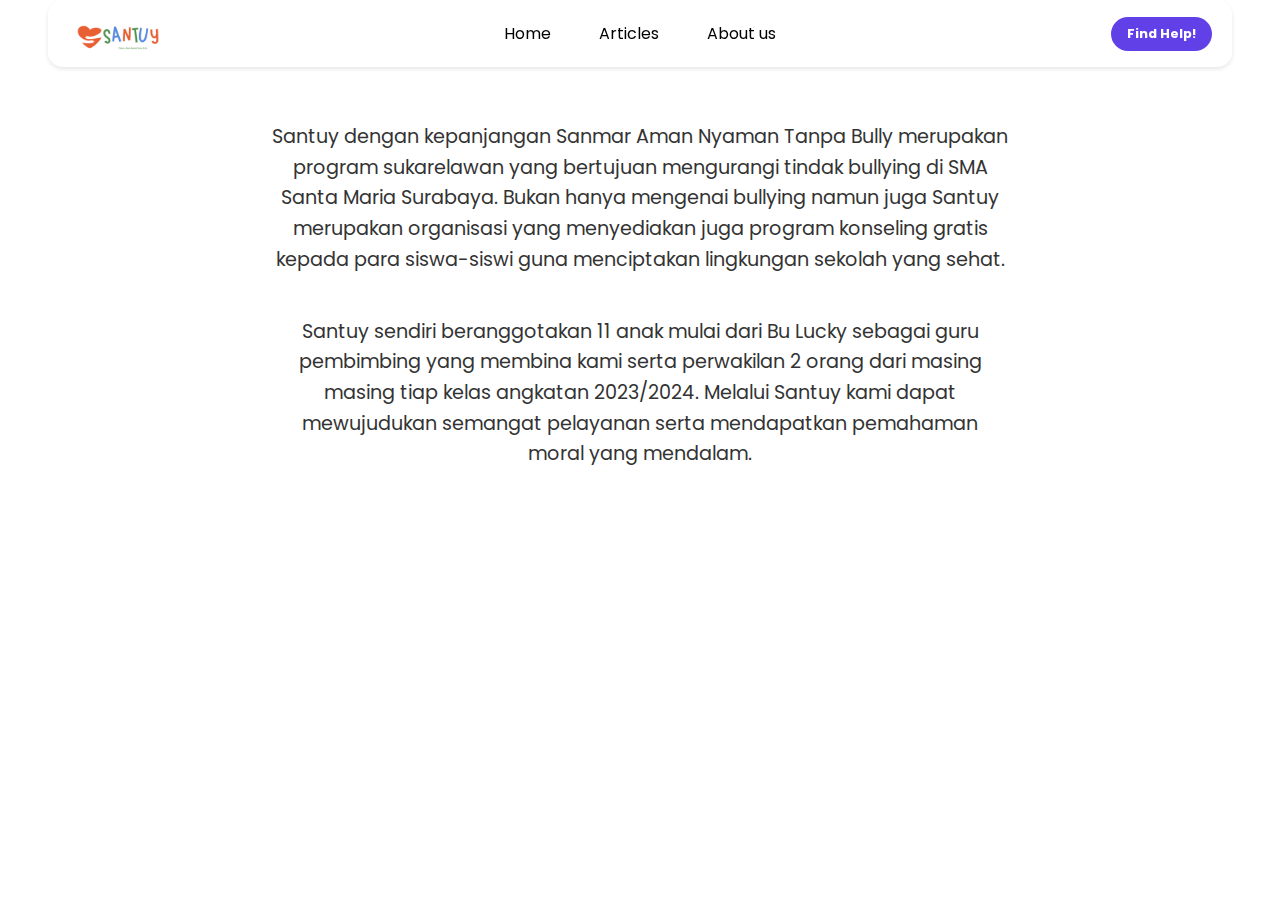
==== aboutus.html @ e02332b7 "Add files via upload" ====
<!DOCTYPE html>
<html lang="en">
<head>
    <meta charset="UTF-8">
    <meta name="viewport" content="width=device-width, initial-scale=1.0">
    <link rel="stylesheet" href="https://cdnjs.cloudflare.com/ajax/libs/font-awesome/6.5.2/css/all.min.css" integrity="sha512-SnH5WK+bZxgPHs44uWIX+LLJAJ9/2PkPKZ5QiAj6Ta86w+fsb2TkcmfRyVX3pBnMFcV7oQPJkl9QevSCWr3W6A==" crossorigin="anonymous" referrerpolicy="no-referrer" />
    <title>About us</title>
    <link rel="stylesheet" href="aboutus.css">
</head>
<body>
    <header>
        <div class="navbar">
            <div class="logo">
                <img src="image.png" alt="">
            </div>
            <ul class="links">
                <li><a href="index.html">Home</a></li>
                <li><a href="artikel.html">Articles</a></li>
                <li><a href="aboutus.html">About us</a></li>
            </ul>
            <a href="https://wa.me/6285646301819" class="findhelp">Find Help!</a>
            <div class="togglebtn">
                <i class="fa-solid fa-bars"></i>
            </div>
        </div>

        <div class="dropdown_menu">
                <li><a href="index.html">Home</a></li>
                <li><a href="artikel.html">Articles</a></li>
                <li><a href="aboutus.html">About us</a></li>
                <li><a href="https://wa.me/6285646301819" class="findhelp">Find Help!</a></li>
        </div>
    </header>
    <section>
        <div class="penjelasan">
            <p>Santuy dengan kepanjangan Sanmar Aman Nyaman Tanpa Bully merupakan program sukarelawan yang bertujuan mengurangi tindak bullying di SMA Santa Maria Surabaya. Bukan hanya mengenai bullying namun juga Santuy merupakan organisasi yang menyediakan juga program konseling gratis kepada para siswa-siswi guna menciptakan lingkungan sekolah yang sehat.</p>
            <br>
            <p>Santuy sendiri beranggotakan 11 anak mulai dari Bu Lucky sebagai guru pembimbing yang membina kami serta perwakilan 2 orang dari masing masing tiap kelas angkatan 2023/2024. Melalui Santuy kami dapat mewujudukan semangat pelayanan serta mendapatkan pemahaman moral yang mendalam.</p>
        </div>
    </section>
    <script src="aboutus.js"></script>
</body>
</html>
---- aboutus.css ----
@import url('https://fonts.googleapis.com/css2?family=Poppins:ital,wght@0,100;0,200;0,300;0,400;0,500;0,600;0,700;0,800;0,900;1,100;1,200;1,300;1,400;1,500;1,600;1,700;1,800;1,900&display=swap');

* {
    margin: 0;
    padding: 0;
    box-sizing: border-box;
    font-family: 'Poppins', sans-serif;
}

body {
    height: 100vh;
}

li {
    list-style: none;
}

.judul {
    font-size: 2.3rem;
    font-weight: 600;
}

a {
    text-decoration: none;
    color: black;
    font-size: 1rem;
}

a:hover {
    color: #351F65;
}

header {
    position: fixed;
    padding: 0 3rem;
    left: 0;
    width: 100%;
    z-index: 1000;
}

.navbar .logo img {
    position: relative;
    top: 7px;
    width: 100px;
    margin: 7px 0;
}

.navbar {
    width: 100%;
    height: 67px;
    max-width: 1200px;
    margin: 0 auto;
    display: flex;
    align-items: center;
    justify-content: space-between;
    background: rgba(255, 255, 255, 0.95); 
    box-shadow: 0 2px 4px rgba(0, 0, 0, 0.1); 
    padding: 0 20px;
    border-radius: 15px;
}

.navbar .judul a {
    font-size: 1.5rem;
    font-weight: bold;
}

.navbar .links {
    display: flex;
    gap: 3rem;
}

.navbar .togglebtn {
    color: black;
    font-size: 1.5rem;
    cursor: pointer;
    display: none;
}

.findhelp {
    background-color: #6240E8;
    color: #fff;
    padding: 0.5rem 1rem;
    border: none;
    outline: none;
    border-radius: 30px;
    font-size: 0.8rem;
    font-weight: bold;
    cursor: pointer;
    transition: scale 0.2 ease;
}

.findhelp:hover {
    scale: 1.05;
    color: #fff;
}

.findhelp:active {
    scale: 0.95;
}

.dropdown_menu {
    display: none;
    position: absolute;
    right: 1rem;
    top: 60px;
    height: 0;
    width: 300px;
    background: rgba(255, 255, 255, 0.8);
    backdrop-filter: blur(15px);
    border-radius: 10px;
    overflow: hidden;
    transition: height 0.2s cubic-bezier(0.175, 0.885, 0.32, 1.275);
}

.dropdown_menu.open {
    height: 240px;
}

.dropdown_menu li {
    padding: 0.7rem;
    display: flex;
    align-items: center;
    justify-content: center;
}

.dropdown_menu .findhelp {
    width: 100%;
    display: flex;
    justify-content: center;
}

@media (max-width: 992px) {
    .navbar .links,
    .navbar .findhelp {
        display: none;
    }

    .navbar .togglebtn {
        display: block;
    }

    .dropdown_menu {
        display: block;
    }
}

@media (max-width: 576px) {
    .dropdown_menu {
        left: 2rem;
        width: unset;
    }
}

section .penjelasan {
    position: relative;
    top: 90px;
    padding: 2rem;
    text-align: center;
    max-width: 800px;
    margin-left: auto;
    margin-right: auto;
}

section .penjelasan h2 {
    font-size: 2rem;
    color: #6240E8;
    margin-bottom: 1rem;
}

section .penjelasan p {
    font-size: 1.2rem;
    color: #333;
    margin-bottom: 1rem;
    line-height: 1.6;
}
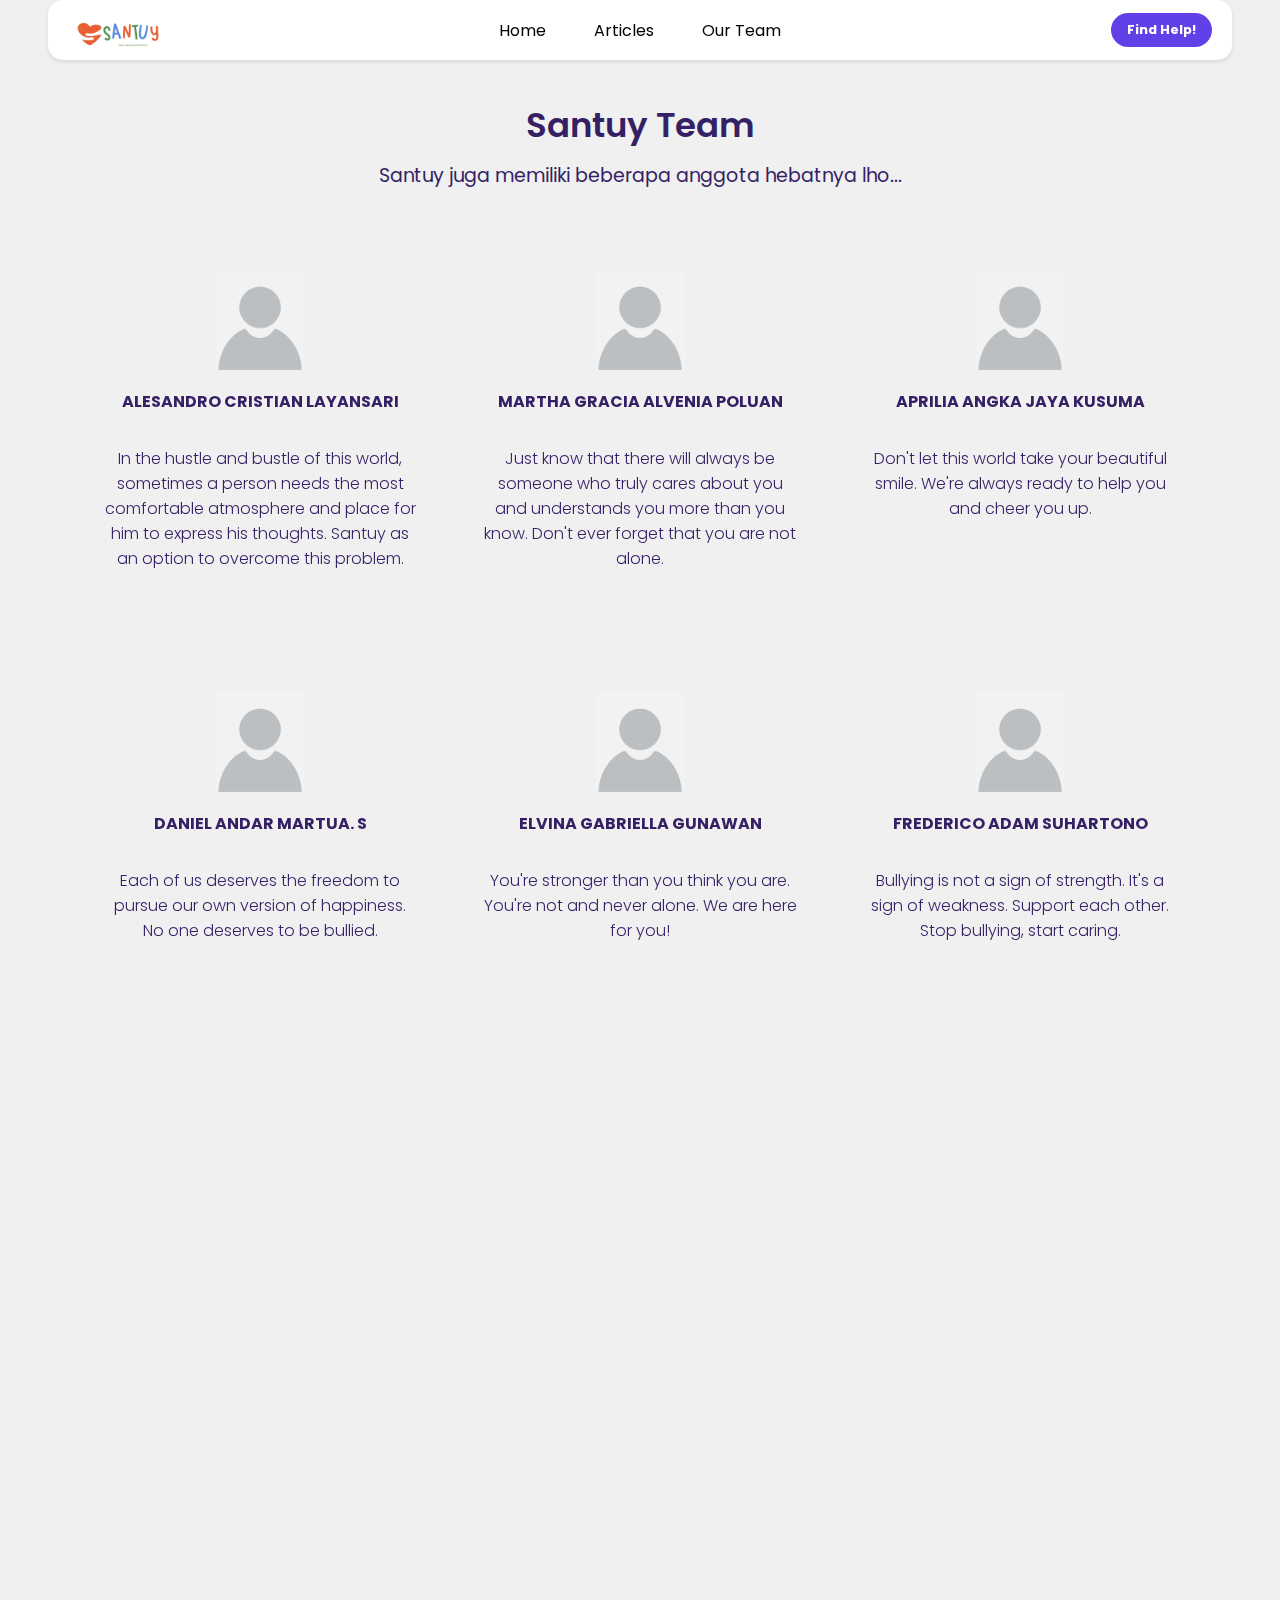
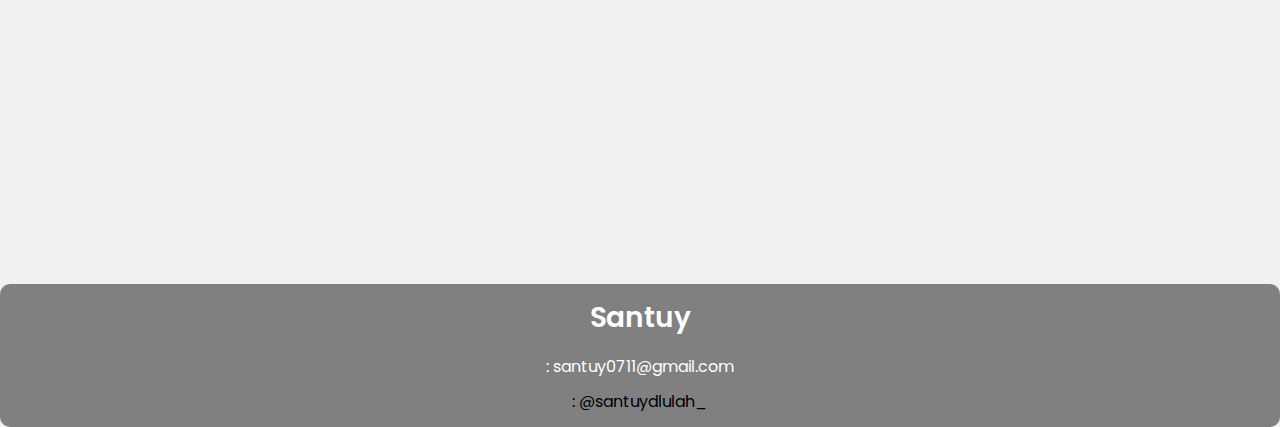
==== commit 7a780cac: "Add files via upload" ====
--- a/aboutus.html
+++ b/aboutus.html
@@ -5,6 +5,7 @@
     <meta name="viewport" content="width=device-width, initial-scale=1.0">
     <link rel="stylesheet" href="https://cdnjs.cloudflare.com/ajax/libs/font-awesome/6.5.2/css/all.min.css" integrity="sha512-SnH5WK+bZxgPHs44uWIX+LLJAJ9/2PkPKZ5QiAj6Ta86w+fsb2TkcmfRyVX3pBnMFcV7oQPJkl9QevSCWr3W6A==" crossorigin="anonymous" referrerpolicy="no-referrer" />
     <title>About us</title>
+    <link rel="stylesheet" href="https://unpkg.com/aos@next/dist/aos.css" />
     <link rel="stylesheet" href="aboutus.css">
 </head>
 <body>
@@ -16,7 +17,7 @@
             <ul class="links">
                 <li><a href="index.html">Home</a></li>
                 <li><a href="artikel.html">Articles</a></li>
-                <li><a href="aboutus.html">About us</a></li>
+                <li><a href="aboutus.html">Our Team</a></li>
             </ul>
             <a href="https://wa.me/6285646301819" class="findhelp">Find Help!</a>
             <div class="togglebtn">
@@ -27,17 +28,141 @@
         <div class="dropdown_menu">
                 <li><a href="index.html">Home</a></li>
                 <li><a href="artikel.html">Articles</a></li>
-                <li><a href="aboutus.html">About us</a></li>
+                <li><a href="aboutus.html">Our Team</a></li>
                 <li><a href="https://wa.me/6285646301819" class="findhelp">Find Help!</a></li>
         </div>
     </header>
     <section>
-        <div class="penjelasan">
-            <p>Santuy dengan kepanjangan Sanmar Aman Nyaman Tanpa Bully merupakan program sukarelawan yang bertujuan mengurangi tindak bullying di SMA Santa Maria Surabaya. Bukan hanya mengenai bullying namun juga Santuy merupakan organisasi yang menyediakan juga program konseling gratis kepada para siswa-siswi guna menciptakan lingkungan sekolah yang sehat.</p>
-            <br>
-            <p>Santuy sendiri beranggotakan 11 anak mulai dari Bu Lucky sebagai guru pembimbing yang membina kami serta perwakilan 2 orang dari masing masing tiap kelas angkatan 2023/2024. Melalui Santuy kami dapat mewujudukan semangat pelayanan serta mendapatkan pemahaman moral yang mendalam.</p>
+        <div class="container">
+            <div class="deskripsi">
+                <p class="Gede">Santuy Team</p>
+                <p class="Kecil">Santuy juga memiliki beberapa anggota hebatnya lho...</p>
+            </div>
+            <div class="container1">
+                <div class="teams" data-aos="zoom-in-left">
+                    <img src="images.png" height="100px" alt="">
+                    <div class="name">Alesandro Cristian Layansari</div>
+                    <div class="about">In the hustle and bustle of this world, sometimes a person needs the most comfortable atmosphere and place for him to express his thoughts. Santuy as an option to overcome this problem.</div>
+                    <div class="social-links">
+                        <a href="https://www.instagram.com/tiyolayansari_19/?utm_source=ig_web_button_share_sheet"><i class="fa-brands fa-instagram"></i></a>
+                        <a href="https://wa.me/6282144888136"><i class="fa-brands fa-whatsapp"></i></a>
+                    </div>
+                </div>
+                <div class="teams" data-aos="zoom-in-right">
+                    <img src="images.png" height="100px" alt="">
+                    <div class="name">Martha Gracia Alvenia Poluan</div>
+                    <div class="about">Just know that there will always be someone who truly cares about you and understands you more than you know. Don't ever forget that you are not alone.</div>
+                    <div class="social-links">
+                        <a href="https://www.instagram.com/graciaalvenia?utm_source=ig_web_button_share_sheet&igsh=ZDNlZDc0MzIxNw=="><i class="fa-brands fa-instagram"></i></a>
+                        <a href="https://wa.me/6289514303075"><i class="fa-brands fa-whatsapp"></i></a>
+                    </div>
+                </div>
+                <div class="teams" data-aos="zoom-in-left">
+                    <img src="images.png" height="100px" alt="">
+                    <div class="name">Aprilia Angka Jaya Kusuma</div>
+                    <div class="about">Don't let this world take your beautiful smile. We're always ready to help you and cheer you up.</div>
+    
+                    <div class="social-links">
+                        <a href="https://www.instagram.com/apriliaajk_?utm_source=ig_web_button_share_sheet&igsh=ZDNlZDc0MzIxNw=="><i class="fa-brands fa-instagram"></i></a>
+                        <a href="https://wa.me/6287889550194"><i class="fa-brands fa-whatsapp"></i></a>
+                    </div>
+                </div>
+                <div class="teams" data-aos="zoom-in-right">
+                    <img src="images.png" height="100px" alt="">
+                    <div class="name">Daniel Andar Martua. S</div>
+                    <div class="about">Each of us deserves the freedom to pursue our own version of happiness. No one deserves to be bullied.</div>
+    
+                    <div class="social-links">
+                        <a href="https://www.instagram.com/daniel_andar_?utm_source=ig_web_button_share_sheet&igsh=ZDNlZDc0MzIxNw=="><i class="fa-brands fa-instagram"></i></a>
+                        <a href="https://wa.me/6281358273200"><i class="fa-brands fa-whatsapp"></i></a>
+                    </div>
+                </div>
+                <div class="teams" data-aos="zoom-in-left">
+                    <img src="images.png" height="100px" alt="">
+                    <div class="name">Elvina Gabriella Gunawan</div>
+                    <div class="about">You're stronger than you think you are. You're not and never alone.
+                        We are here for you!</div>
+    
+                    <div class="social-links">
+                        <a href="https://www.instagram.com/elvinagabriellaa/?utm_source=ig_web_button_share_sheet"><i class="fa-brands fa-instagram"></i></a>
+                        <a href="https://wa.me/6281225351122"><i class="fa-brands fa-whatsapp"></i></a>
+                    </div>
+                </div>
+                <div class="teams" data-aos="zoom-in-right">
+                    <img src="images.png" height="100px" alt="">
+                    <div class="name">Frederico Adam Suhartono</div>
+                    <div class="about">Bullying is not a sign of strength. It's a sign of weakness. Support each other. Stop bullying, start caring.</div>
+    
+                    <div class="social-links">
+                        <a href="https://www.instagram.com/frederico_adam?utm_source=ig_web_button_share_sheet&igsh=ZDNlZDc0MzIxNw=="><i class="fa-brands fa-instagram"></i></a>
+                        <a href="https://wa.me/6281262227707"><i class="fa-brands fa-whatsapp"></i></a>
+                    </div>
+                </div>
+                <div class="teams" data-aos="zoom-in-left">
+                    <img src="images.png" height="100px" alt="">
+                    <div class="name">Felisha Emily Utomo</div>
+                    <div class="about">In your uniqueness there is an irreplaceable beauty. Don't let evil words change your view of yourself.</div>
+    
+                    <div class="social-links">
+                        <a href="https://www.instagram.com/felivyy/?utm_source=ig_web_button_share_sheet"><i class="fa-brands fa-instagram"></i></a>
+                        <a href="https://wa.me/6282230722235"><i class="fa-brands fa-whatsapp"></i></a>
+                    </div>
+                </div>
+                <div class="teams" data-aos="zoom-in-right">
+                    <img src="images.png" height="100px" alt="">
+                    <div class="name">M. Apta Pandya Prasetya</div>
+                    <div class="about">Regardless of the many episodes of life that you have gone through to become you now, your little shoulders definitely need a place to lean on and the contents of your heart that you want to share so that your little shoulders can rest for a moment.</div>
+    
+                    <div class="social-links">
+                        <a href="https://www.instagram.com/aptaprasetya/?utm_source=ig_web_button_share_sheet"><i class="fa-brands fa-instagram"></i></a>
+                        <a href="https://wa.me/6281331756347"><i class="fa-brands fa-whatsapp"></i></a>
+                    </div>
+                </div>
+                <div class="teams" data-aos="zoom-in-left">
+                    <img src="images.png" height="100px" alt="">
+                    <div class="name">Chris Toper Jasson Hartanto</div>
+                    <div class="about">Lorem ipsum dolor sit amet consectetur, adipisicing elit. Voluptatibus, incidunt natus deserunt libero officiis voluptatem ullam unde, itaque non iure dignissimos ipsam labore qui consectetur sequi? Quia sunt minima quos. </div>
+    
+                    <div class="social-links">
+                        <a href="https://www.instagram.com/jassonnn72/"><i class="fa-brands fa-instagram"></i></a>
+                        <a href="https://wa.me/6281235223965"><i class="fa-brands fa-whatsapp"></i></a>
+                    </div>
+                </div>
+                <div class="teams" data-aos="zoom-in-right">
+                    <img src="images.png" height="100px" alt="">
+                    <div class="name">Sevilla Khuta Dharmasanti</div>
+                    <div class="about">Whoever you are, I'm proud of you! I'm here for you, so tell me or ask for help whenever you need it.</div>
+    
+                    <div class="social-links">
+                        <a href="https://www.instagram.com/skhutaa/?utm_source=ig_web_button_share_sheet"><i class="fa-brands fa-instagram"></i></a>
+                        <a href="https://wa.me/6281224965815"><i class="fa-brands fa-whatsapp"></i></a>
+                    </div>
+            </div>
+            
         </div>
     </section>
+    <footer>
+        <div class="box">
+            <div class="penutup">Santuy</div>
+            <div class="sosmed">
+                <div class="email">
+                    <p><i class="fa-regular fa-envelope"></i> : santuy0711@gmail.com</p>
+                </div>
+                <div class="instagram">
+                    <a href="https://www.instagram.com/sanmar.santuy/?utm_source=ig_web_button_share_sheet"><p><i class="fa-brands fa-instagram"></i> : @santuydlulah_</p></a>
+                </div>
+            </div>
+        </div>
+    </footer>
     <script src="aboutus.js"></script>
+    <script src="https://unpkg.com/aos@next/dist/aos.js"></script>
+    <script>
+        AOS.init({
+          offset: 100,
+          duration: 650,
+          easing: 'ease-in-out',
+          once: true
+        });
+      </script>
 </body>
 </html>
--- a/aboutus.css
+++ b/aboutus.css
@@ -9,6 +9,7 @@
 
 body {
     height: 100vh;
+    background-color: #f0f0f0;
 }
 
 li {
@@ -47,7 +48,7 @@
 
 .navbar {
     width: 100%;
-    height: 67px;
+    height: 60px;
     max-width: 1200px;
     margin: 0 auto;
     display: flex;
@@ -57,6 +58,7 @@
     box-shadow: 0 2px 4px rgba(0, 0, 0, 0.1); 
     padding: 0 20px;
     border-radius: 15px;
+
 }
 
 .navbar .judul a {
@@ -101,8 +103,8 @@
 .dropdown_menu {
     display: none;
     position: absolute;
-    right: 1rem;
-    top: 60px;
+    right: 2rem;
+    top: 63px;
     height: 0;
     width: 300px;
     background: rgba(255, 255, 255, 0.8);
@@ -151,25 +153,111 @@
     }
 }
 
-section .penjelasan {
+.deskripsi .Gede{
+    position: relative;
+    justify-content: center;
+    text-align: center;
+    top: 100px;
+    font-size: 34px;
+    color: #351F65;
+    font-weight: 600;
+}
+.deskripsi .Kecil{
+    position: relative;
+    justify-content: center;
+    text-align: center;
+    top: 100px;
+    font-size: 19px;
+    color: #351F65;
+    padding: 10px;
+}
+
+.container1 {
     position: relative;
     top: 90px;
-    padding: 2rem;
     text-align: center;
-    max-width: 800px;
-    margin-left: auto;
-    margin-right: auto;
-}
-
-section .penjelasan h2 {
-    font-size: 2rem;
-    color: #6240E8;
-    margin-bottom: 1rem;
-}
-
-section .penjelasan p {
-    font-size: 1.2rem;
-    color: #333;
-    margin-bottom: 1rem;
-    line-height: 1.6;
-}+    max-width: 1200px;
+    margin: auto;
+    padding: 48px 0;
+    display: flex;
+    flex-wrap: wrap;
+    justify-content: center;
+}
+
+.teams {
+    margin: 10px;
+    padding: 22px;
+    max-width: 30%;
+    cursor: pointer;
+    transition: 0.4s;
+    box-sizing: border-box;
+}
+
+.teams:hover{
+    background: #ddd;
+    border-radius: 12px;
+}
+
+.name {
+    padding: 12px;
+    font-weight: bold;
+    font-size: 16px;
+    text-transform: uppercase;
+    color: #351F65;
+}
+
+.about {
+    margin: 20px 0;
+    color: #351F65;
+    font-weight: 300;
+}
+
+.social-links a{
+    display: inline-block;
+    height: 30px;
+    width: 30px;
+    transition: .4s;
+}
+
+.social-links i{
+    color: #351F65;
+}
+
+@media screen and (max-width: 600px){
+    .teams{
+        max-width: 100%;
+    }
+}
+
+.box {
+    background-color: gray; 
+    padding: 0.8rem; 
+    border-radius: 10px; 
+    margin-top: 50px;
+    color: white; 
+    text-align: center; 
+}
+
+.box .penutup {
+    font-size: 28px;
+    font-weight: 600;
+    margin-bottom: 15px; 
+}
+
+.box .sosmed {
+    display: flex; 
+    flex-direction: column; 
+    gap: 10px; 
+    align-items: center; 
+    font-size: 1rem;
+}
+
+.box .sosmed div {
+    display: flex;
+    align-items: center;
+    gap: 10px; 
+}
+
+.box .sosmed p {
+    margin: 0; 
+}
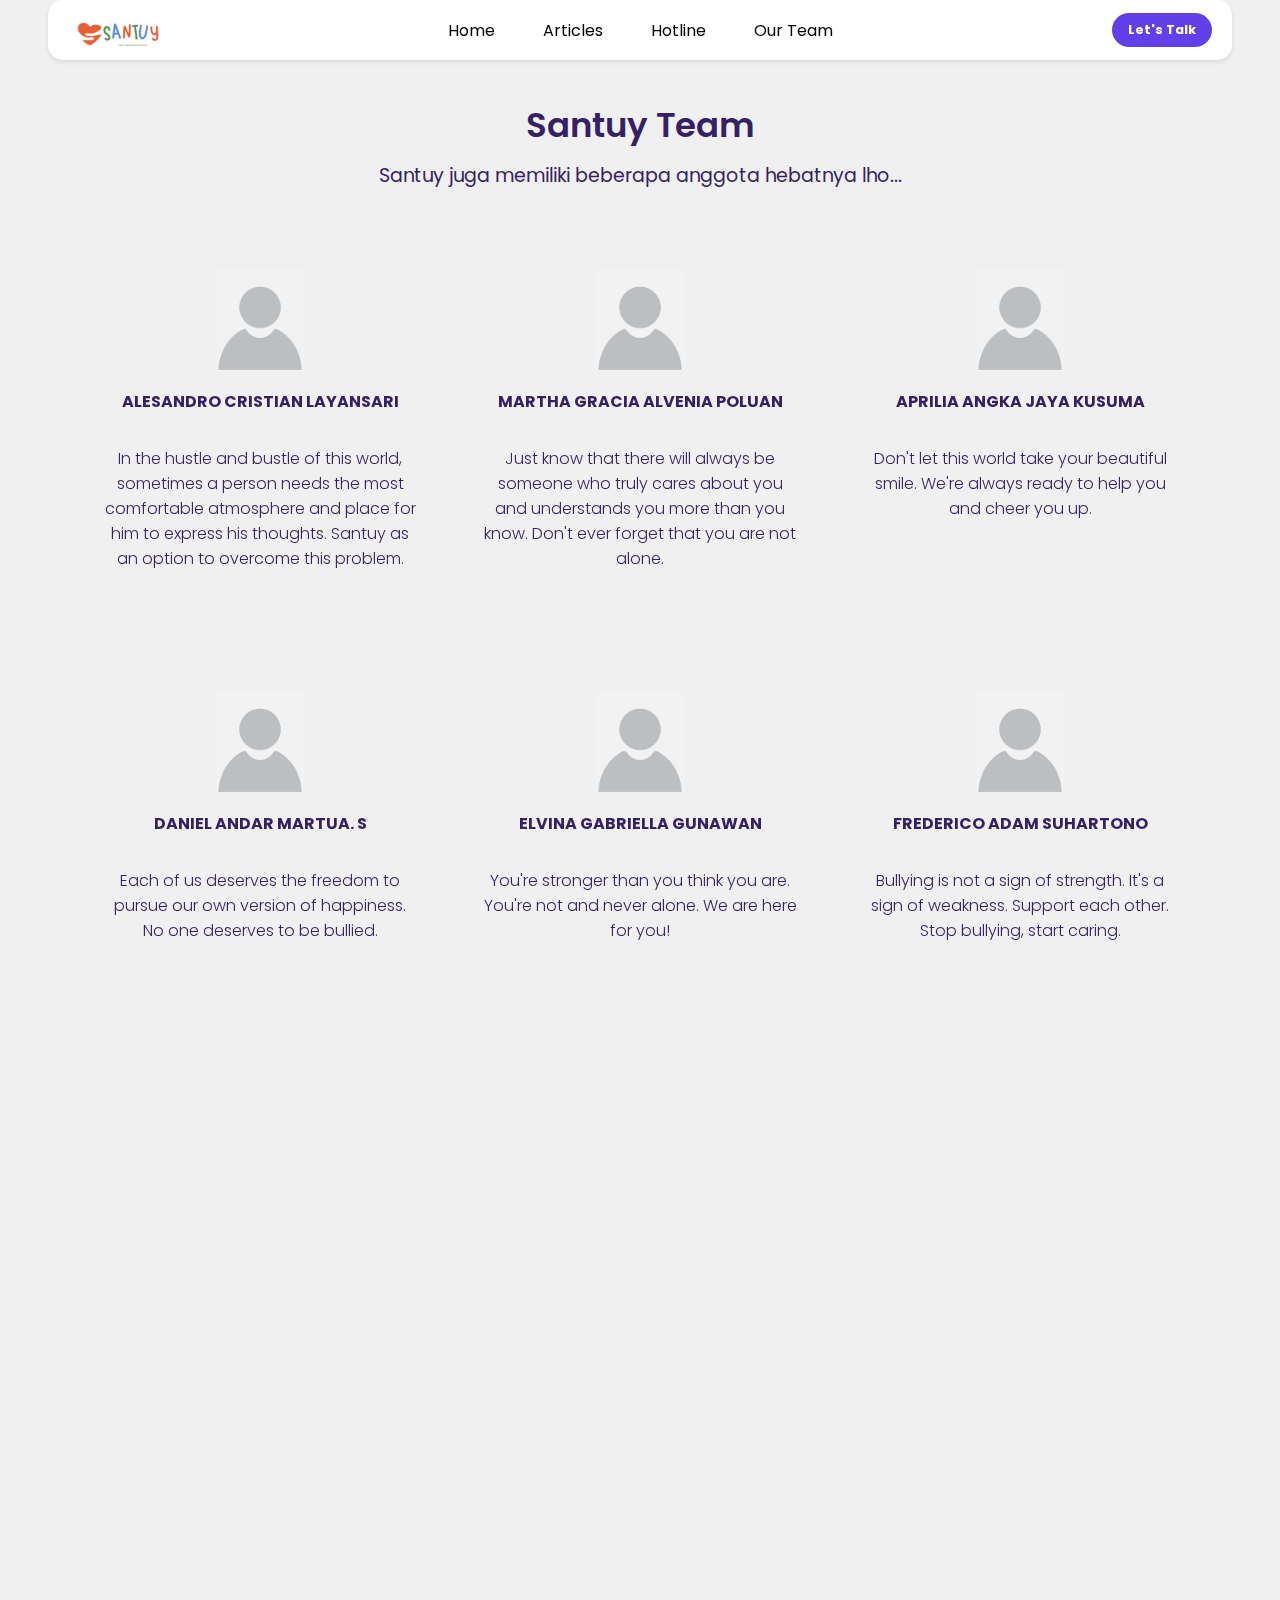
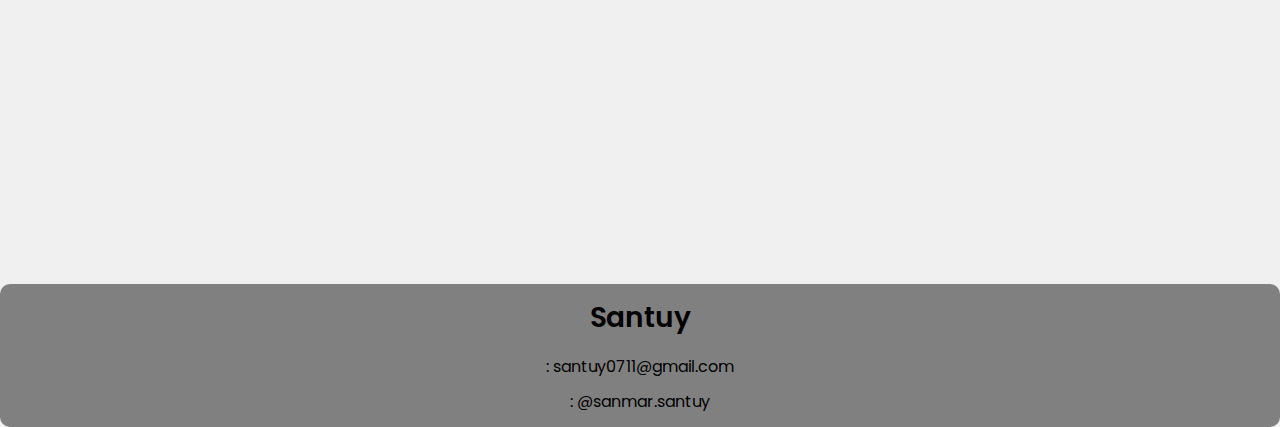
==== commit cdea12dd: "Add files via upload" ====
--- a/aboutus.html
+++ b/aboutus.html
@@ -12,14 +12,15 @@
     <header>
         <div class="navbar">
             <div class="logo">
-                <img src="image.png" alt="">
+                <a href="index.html"><img src="image.png" alt=""></a>
             </div>
             <ul class="links">
                 <li><a href="index.html">Home</a></li>
                 <li><a href="artikel.html">Articles</a></li>
+                <li><a href="hotline.html">Hotline</a></li>
                 <li><a href="aboutus.html">Our Team</a></li>
             </ul>
-            <a href="https://wa.me/6285646301819" class="findhelp">Find Help!</a>
+            <a href="choice.html" class="findhelp">Let's Talk</a>
             <div class="togglebtn">
                 <i class="fa-solid fa-bars"></i>
             </div>
@@ -28,8 +29,9 @@
         <div class="dropdown_menu">
                 <li><a href="index.html">Home</a></li>
                 <li><a href="artikel.html">Articles</a></li>
+                <li><a href="hotline.html">Hotline</a></li>
                 <li><a href="aboutus.html">Our Team</a></li>
-                <li><a href="https://wa.me/6285646301819" class="findhelp">Find Help!</a></li>
+                <li><a href="choice.html" class="findhelp">Let's Talk</a></li>
         </div>
     </header>
     <section>
@@ -45,7 +47,6 @@
                     <div class="about">In the hustle and bustle of this world, sometimes a person needs the most comfortable atmosphere and place for him to express his thoughts. Santuy as an option to overcome this problem.</div>
                     <div class="social-links">
                         <a href="https://www.instagram.com/tiyolayansari_19/?utm_source=ig_web_button_share_sheet"><i class="fa-brands fa-instagram"></i></a>
-                        <a href="https://wa.me/6282144888136"><i class="fa-brands fa-whatsapp"></i></a>
                     </div>
                 </div>
                 <div class="teams" data-aos="zoom-in-right">
@@ -54,7 +55,6 @@
                     <div class="about">Just know that there will always be someone who truly cares about you and understands you more than you know. Don't ever forget that you are not alone.</div>
                     <div class="social-links">
                         <a href="https://www.instagram.com/graciaalvenia?utm_source=ig_web_button_share_sheet&igsh=ZDNlZDc0MzIxNw=="><i class="fa-brands fa-instagram"></i></a>
-                        <a href="https://wa.me/6289514303075"><i class="fa-brands fa-whatsapp"></i></a>
                     </div>
                 </div>
                 <div class="teams" data-aos="zoom-in-left">
@@ -64,7 +64,6 @@
     
                     <div class="social-links">
                         <a href="https://www.instagram.com/apriliaajk_?utm_source=ig_web_button_share_sheet&igsh=ZDNlZDc0MzIxNw=="><i class="fa-brands fa-instagram"></i></a>
-                        <a href="https://wa.me/6287889550194"><i class="fa-brands fa-whatsapp"></i></a>
                     </div>
                 </div>
                 <div class="teams" data-aos="zoom-in-right">
@@ -74,7 +73,6 @@
     
                     <div class="social-links">
                         <a href="https://www.instagram.com/daniel_andar_?utm_source=ig_web_button_share_sheet&igsh=ZDNlZDc0MzIxNw=="><i class="fa-brands fa-instagram"></i></a>
-                        <a href="https://wa.me/6281358273200"><i class="fa-brands fa-whatsapp"></i></a>
                     </div>
                 </div>
                 <div class="teams" data-aos="zoom-in-left">
@@ -85,7 +83,6 @@
     
                     <div class="social-links">
                         <a href="https://www.instagram.com/elvinagabriellaa/?utm_source=ig_web_button_share_sheet"><i class="fa-brands fa-instagram"></i></a>
-                        <a href="https://wa.me/6281225351122"><i class="fa-brands fa-whatsapp"></i></a>
                     </div>
                 </div>
                 <div class="teams" data-aos="zoom-in-right">
@@ -95,7 +92,6 @@
     
                     <div class="social-links">
                         <a href="https://www.instagram.com/frederico_adam?utm_source=ig_web_button_share_sheet&igsh=ZDNlZDc0MzIxNw=="><i class="fa-brands fa-instagram"></i></a>
-                        <a href="https://wa.me/6281262227707"><i class="fa-brands fa-whatsapp"></i></a>
                     </div>
                 </div>
                 <div class="teams" data-aos="zoom-in-left">
@@ -105,7 +101,6 @@
     
                     <div class="social-links">
                         <a href="https://www.instagram.com/felivyy/?utm_source=ig_web_button_share_sheet"><i class="fa-brands fa-instagram"></i></a>
-                        <a href="https://wa.me/6282230722235"><i class="fa-brands fa-whatsapp"></i></a>
                     </div>
                 </div>
                 <div class="teams" data-aos="zoom-in-right">
@@ -115,17 +110,15 @@
     
                     <div class="social-links">
                         <a href="https://www.instagram.com/aptaprasetya/?utm_source=ig_web_button_share_sheet"><i class="fa-brands fa-instagram"></i></a>
-                        <a href="https://wa.me/6281331756347"><i class="fa-brands fa-whatsapp"></i></a>
                     </div>
                 </div>
                 <div class="teams" data-aos="zoom-in-left">
                     <img src="images.png" height="100px" alt="">
                     <div class="name">Chris Toper Jasson Hartanto</div>
-                    <div class="about">Lorem ipsum dolor sit amet consectetur, adipisicing elit. Voluptatibus, incidunt natus deserunt libero officiis voluptatem ullam unde, itaque non iure dignissimos ipsam labore qui consectetur sequi? Quia sunt minima quos. </div>
+                    <div class="about">Semoga sehat</div>
     
                     <div class="social-links">
                         <a href="https://www.instagram.com/jassonnn72/"><i class="fa-brands fa-instagram"></i></a>
-                        <a href="https://wa.me/6281235223965"><i class="fa-brands fa-whatsapp"></i></a>
                     </div>
                 </div>
                 <div class="teams" data-aos="zoom-in-right">
@@ -135,7 +128,6 @@
     
                     <div class="social-links">
                         <a href="https://www.instagram.com/skhutaa/?utm_source=ig_web_button_share_sheet"><i class="fa-brands fa-instagram"></i></a>
-                        <a href="https://wa.me/6281224965815"><i class="fa-brands fa-whatsapp"></i></a>
                     </div>
             </div>
             
@@ -149,7 +141,7 @@
                     <p><i class="fa-regular fa-envelope"></i> : santuy0711@gmail.com</p>
                 </div>
                 <div class="instagram">
-                    <a href="https://www.instagram.com/sanmar.santuy/?utm_source=ig_web_button_share_sheet"><p><i class="fa-brands fa-instagram"></i> : @santuydlulah_</p></a>
+                    <a href="https://www.instagram.com/sanmar.santuy/?utm_source=ig_web_button_share_sheet"><p><i class="fa-brands fa-instagram"></i> : @sanmar.santuy</p></a>
                 </div>
             </div>
         </div>
--- a/aboutus.css
+++ b/aboutus.css
@@ -234,7 +234,6 @@
     padding: 0.8rem; 
     border-radius: 10px; 
     margin-top: 50px;
-    color: white; 
     text-align: center; 
 }
 
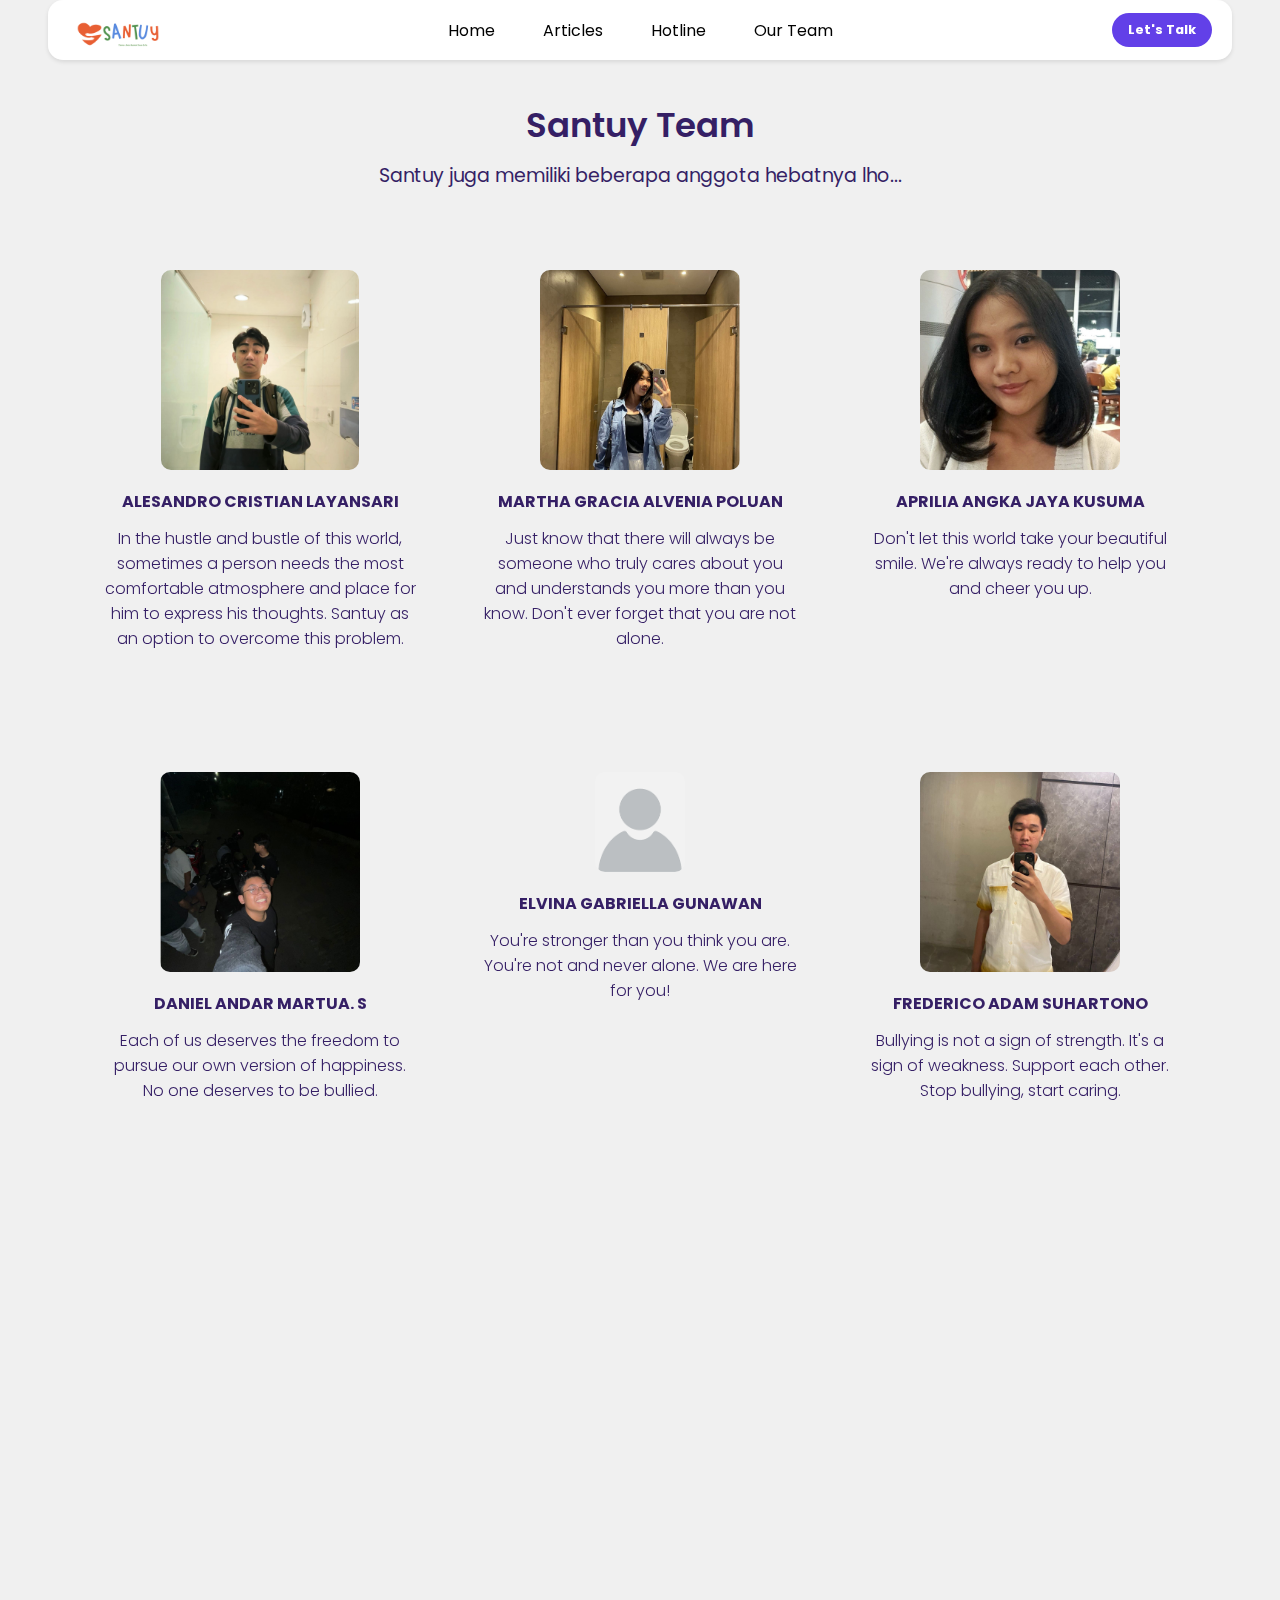
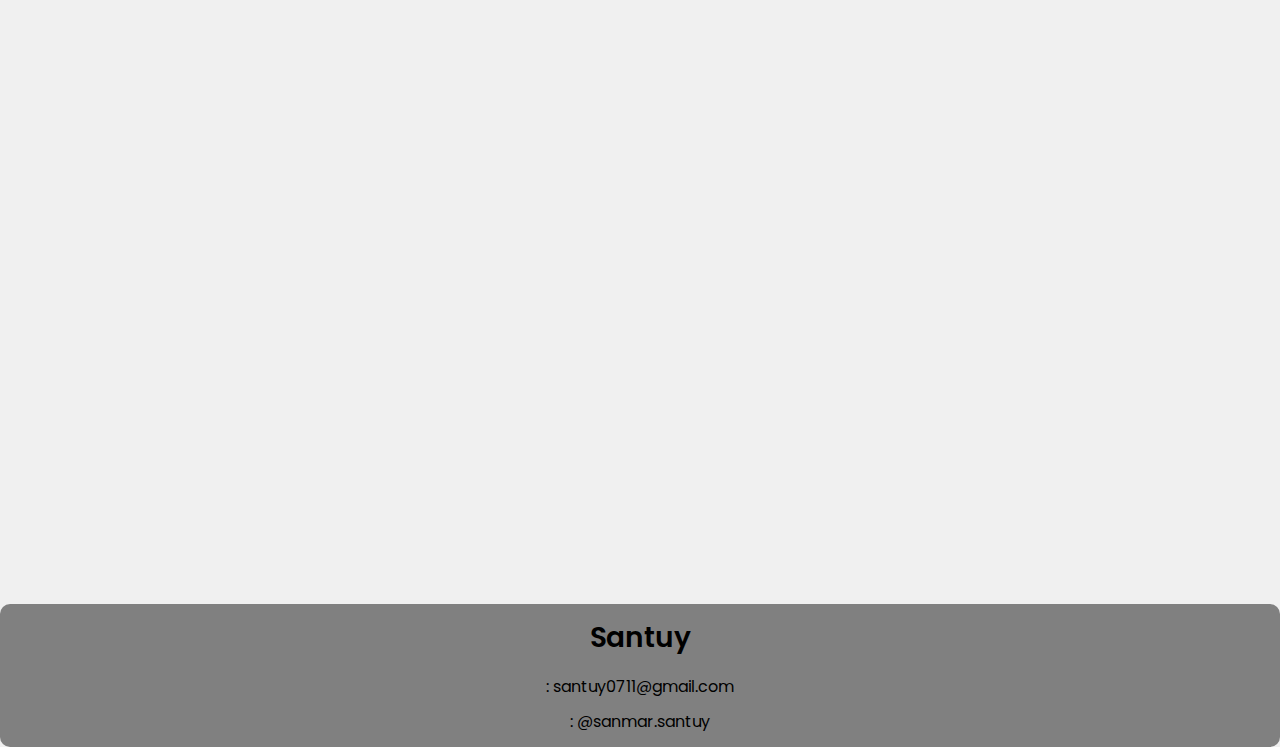
==== commit ca7eab06: "Add files via upload" ====
--- a/aboutus.html
+++ b/aboutus.html
@@ -42,43 +42,43 @@
             </div>
             <div class="container1">
                 <div class="teams" data-aos="zoom-in-left">
-                    <img src="images.png" height="100px" alt="">
+                    <img src="Tiyo.jpg" height="200px" alt="" style="border-radius: 10px; box-sizing: border-box;">
                     <div class="name">Alesandro Cristian Layansari</div>
-                    <div class="about">In the hustle and bustle of this world, sometimes a person needs the most comfortable atmosphere and place for him to express his thoughts. Santuy as an option to overcome this problem.</div>
+                    <div class="about" style="position: relative; bottom: 10px;">In the hustle and bustle of this world, sometimes a person needs the most comfortable atmosphere and place for him to express his thoughts. Santuy as an option to overcome this problem.</div>
                     <div class="social-links">
                         <a href="https://www.instagram.com/tiyolayansari_19/?utm_source=ig_web_button_share_sheet"><i class="fa-brands fa-instagram"></i></a>
                     </div>
                 </div>
                 <div class="teams" data-aos="zoom-in-right">
-                    <img src="images.png" height="100px" alt="">
+                    <img src="Cia.jpg"  height="200px" alt="" style="border-radius: 10px; box-sizing: border-box;">
                     <div class="name">Martha Gracia Alvenia Poluan</div>
-                    <div class="about">Just know that there will always be someone who truly cares about you and understands you more than you know. Don't ever forget that you are not alone.</div>
+                    <div class="about" style="position: relative; bottom: 10px;">Just know that there will always be someone who truly cares about you and understands you more than you know. Don't ever forget that you are not alone.</div>
                     <div class="social-links">
                         <a href="https://www.instagram.com/graciaalvenia?utm_source=ig_web_button_share_sheet&igsh=ZDNlZDc0MzIxNw=="><i class="fa-brands fa-instagram"></i></a>
                     </div>
                 </div>
                 <div class="teams" data-aos="zoom-in-left">
-                    <img src="images.png" height="100px" alt="">
+                    <img src="Aprilia.jpg"  height="200px" alt="" style="border-radius: 10px; box-sizing: border-box;">
                     <div class="name">Aprilia Angka Jaya Kusuma</div>
-                    <div class="about">Don't let this world take your beautiful smile. We're always ready to help you and cheer you up.</div>
+                    <div class="about" style="position: relative; bottom: 10px;">Don't let this world take your beautiful smile. We're always ready to help you and cheer you up.</div>
     
                     <div class="social-links">
                         <a href="https://www.instagram.com/apriliaajk_?utm_source=ig_web_button_share_sheet&igsh=ZDNlZDc0MzIxNw=="><i class="fa-brands fa-instagram"></i></a>
                     </div>
                 </div>
                 <div class="teams" data-aos="zoom-in-right">
-                    <img src="images.png" height="100px" alt="">
+                    <img src="Daniel.jpg"  height="200px" alt="" style="border-radius: 10px; box-sizing: border-box;">
                     <div class="name">Daniel Andar Martua. S</div>
-                    <div class="about">Each of us deserves the freedom to pursue our own version of happiness. No one deserves to be bullied.</div>
+                    <div class="about" style="position: relative; bottom: 10px;">Each of us deserves the freedom to pursue our own version of happiness. No one deserves to be bullied.</div>
     
                     <div class="social-links">
                         <a href="https://www.instagram.com/daniel_andar_?utm_source=ig_web_button_share_sheet&igsh=ZDNlZDc0MzIxNw=="><i class="fa-brands fa-instagram"></i></a>
                     </div>
                 </div>
                 <div class="teams" data-aos="zoom-in-left">
-                    <img src="images.png" height="100px" alt="">
+                    <img src="images.png" height="100px" alt="" style="border-radius: 10px; box-sizing: border-box;">
                     <div class="name">Elvina Gabriella Gunawan</div>
-                    <div class="about">You're stronger than you think you are. You're not and never alone.
+                    <div class="about" style="position: relative; bottom: 10px;">You're stronger than you think you are. You're not and never alone.
                         We are here for you!</div>
     
                     <div class="social-links">
@@ -86,45 +86,45 @@
                     </div>
                 </div>
                 <div class="teams" data-aos="zoom-in-right">
-                    <img src="images.png" height="100px" alt="">
+                    <img src="Ocir.jpg"  height="200px" alt="" style="border-radius: 10px; box-sizing: border-box;">
                     <div class="name">Frederico Adam Suhartono</div>
-                    <div class="about">Bullying is not a sign of strength. It's a sign of weakness. Support each other. Stop bullying, start caring.</div>
+                    <div class="about" style="position: relative; bottom: 10px;">Bullying is not a sign of strength. It's a sign of weakness. Support each other. Stop bullying, start caring.</div>
     
                     <div class="social-links">
                         <a href="https://www.instagram.com/frederico_adam?utm_source=ig_web_button_share_sheet&igsh=ZDNlZDc0MzIxNw=="><i class="fa-brands fa-instagram"></i></a>
                     </div>
                 </div>
-                <div class="teams" data-aos="zoom-in-left">
-                    <img src="images.png" height="100px" alt="">
+                <div class="teams" data-aos="zoom-in-left" >
+                    <img src="sha.jpg"  height="200px" alt="" style="border-radius: 10px; box-sizing: border-box;">
                     <div class="name">Felisha Emily Utomo</div>
-                    <div class="about">In your uniqueness there is an irreplaceable beauty. Don't let evil words change your view of yourself.</div>
+                    <div class="about" style="position: relative; bottom: 10px;">In your uniqueness there is an irreplaceable beauty. Don't let evil words change your view of yourself.</div>
     
                     <div class="social-links">
                         <a href="https://www.instagram.com/felivyy/?utm_source=ig_web_button_share_sheet"><i class="fa-brands fa-instagram"></i></a>
                     </div>
                 </div>
                 <div class="teams" data-aos="zoom-in-right">
-                    <img src="images.png" height="100px" alt="">
+                    <img src="Afta.jpg" h height="200px" alt="" style="border-radius: 10px; box-sizing: border-box;">
                     <div class="name">M. Apta Pandya Prasetya</div>
-                    <div class="about">Regardless of the many episodes of life that you have gone through to become you now, your little shoulders definitely need a place to lean on and the contents of your heart that you want to share so that your little shoulders can rest for a moment.</div>
+                    <div class="about" style="position: relative; bottom: 10px;">Regardless of the many episodes of life that you have gone through to become you now, your little shoulders definitely need a place to lean on and the contents of your heart that you want to share so that your little shoulders can rest for a moment.</div>
     
                     <div class="social-links">
                         <a href="https://www.instagram.com/aptaprasetya/?utm_source=ig_web_button_share_sheet"><i class="fa-brands fa-instagram"></i></a>
                     </div>
                 </div>
                 <div class="teams" data-aos="zoom-in-left">
-                    <img src="images.png" height="100px" alt="">
+                    <img src="Jasson.jpg" height="200px" alt="" style="border-radius: 10px; box-sizing: border-box;">
                     <div class="name">Chris Toper Jasson Hartanto</div>
-                    <div class="about">Semoga sehat</div>
+                    <div class="about" style="position: relative; bottom: 10px;">Semoga sehat</div>
     
                     <div class="social-links">
                         <a href="https://www.instagram.com/jassonnn72/"><i class="fa-brands fa-instagram"></i></a>
                     </div>
                 </div>
                 <div class="teams" data-aos="zoom-in-right">
-                    <img src="images.png" height="100px" alt="">
+                    <img src="Sevilla.jpg"  height="200px" alt="" style="border-radius: 10px; box-sizing: border-box;">
                     <div class="name">Sevilla Khuta Dharmasanti</div>
-                    <div class="about">Whoever you are, I'm proud of you! I'm here for you, so tell me or ask for help whenever you need it.</div>
+                    <div class="about" style="position: relative; bottom: 10px;">Whoever you are, I'm proud of you! I'm here for you, so tell me or ask for help whenever you need it.</div>
     
                     <div class="social-links">
                         <a href="https://www.instagram.com/skhutaa/?utm_source=ig_web_button_share_sheet"><i class="fa-brands fa-instagram"></i></a>
--- a/aboutus.css
+++ b/aboutus.css
@@ -207,7 +207,7 @@
 }
 
 .about {
-    margin: 20px 0;
+    margin: 10px 0;
     color: #351F65;
     font-weight: 300;
 }
@@ -260,3 +260,4 @@
 .box .sosmed p {
     margin: 0; 
 }
+
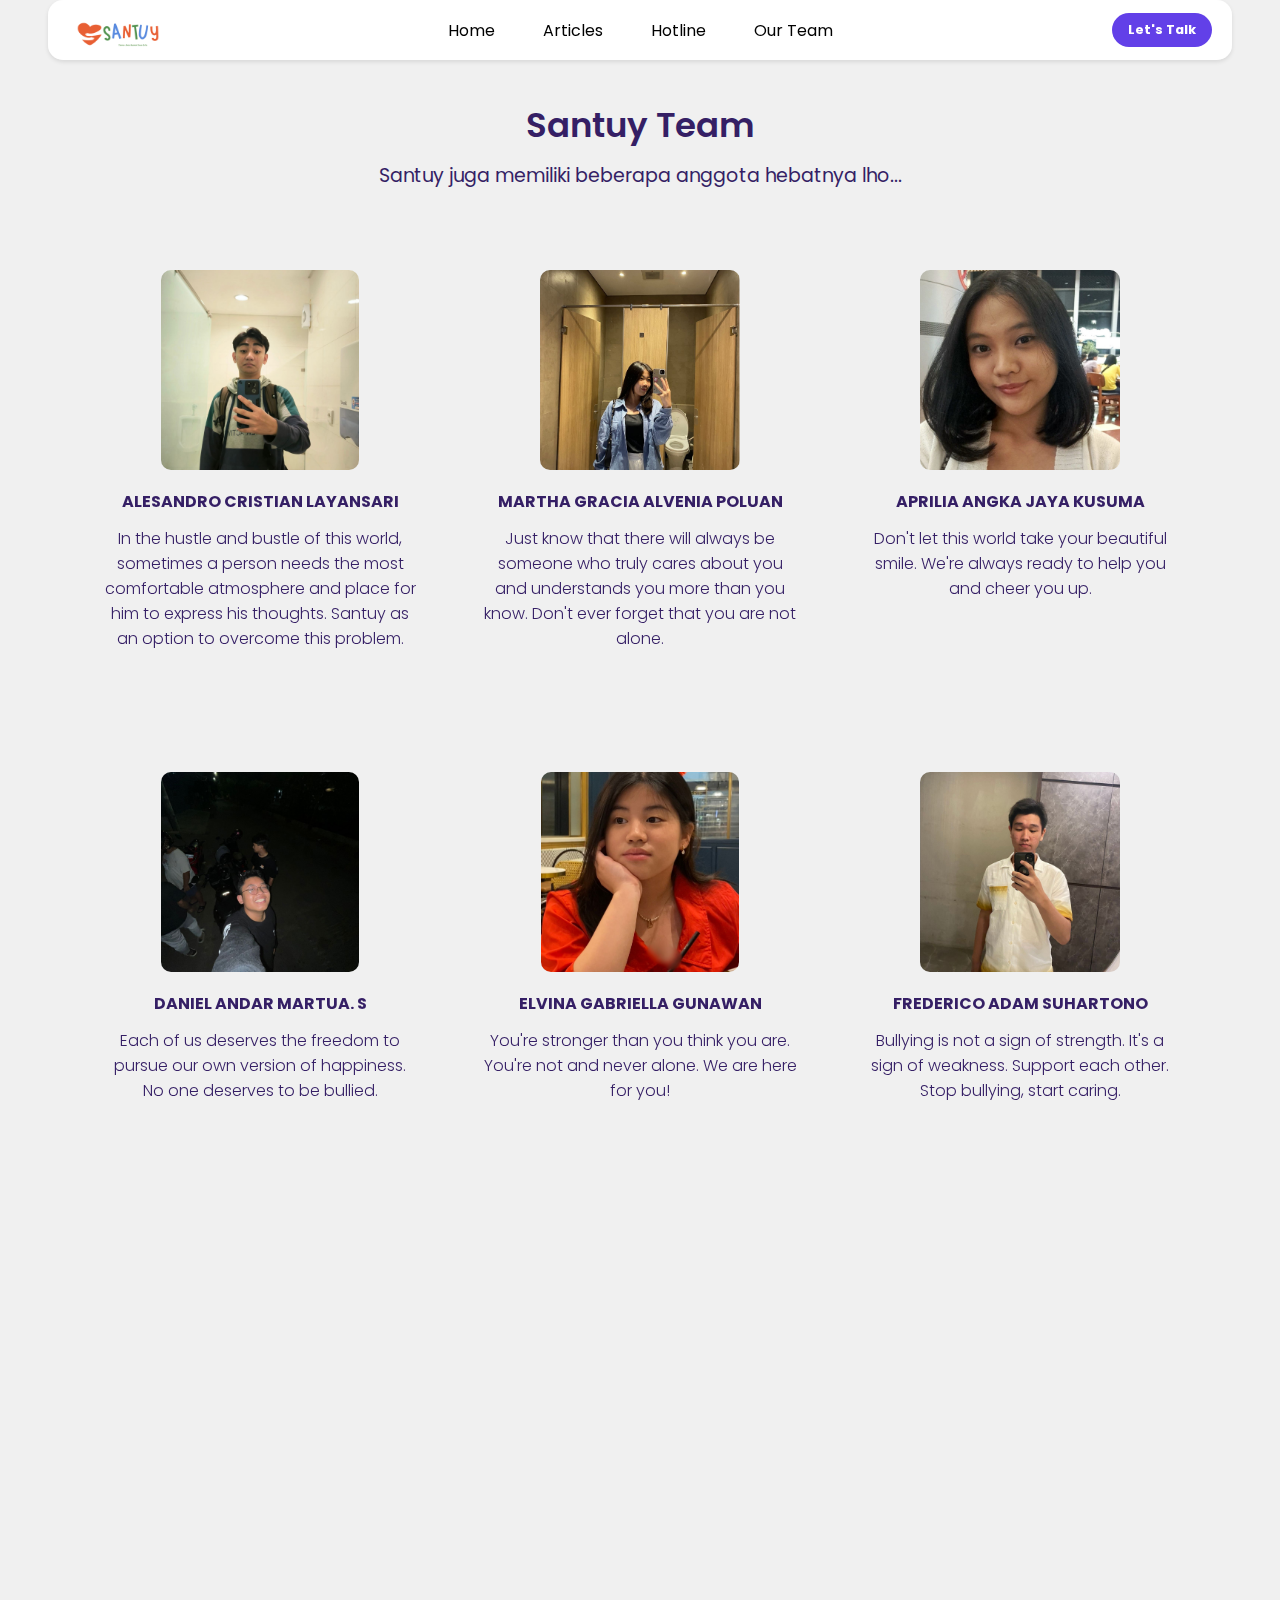
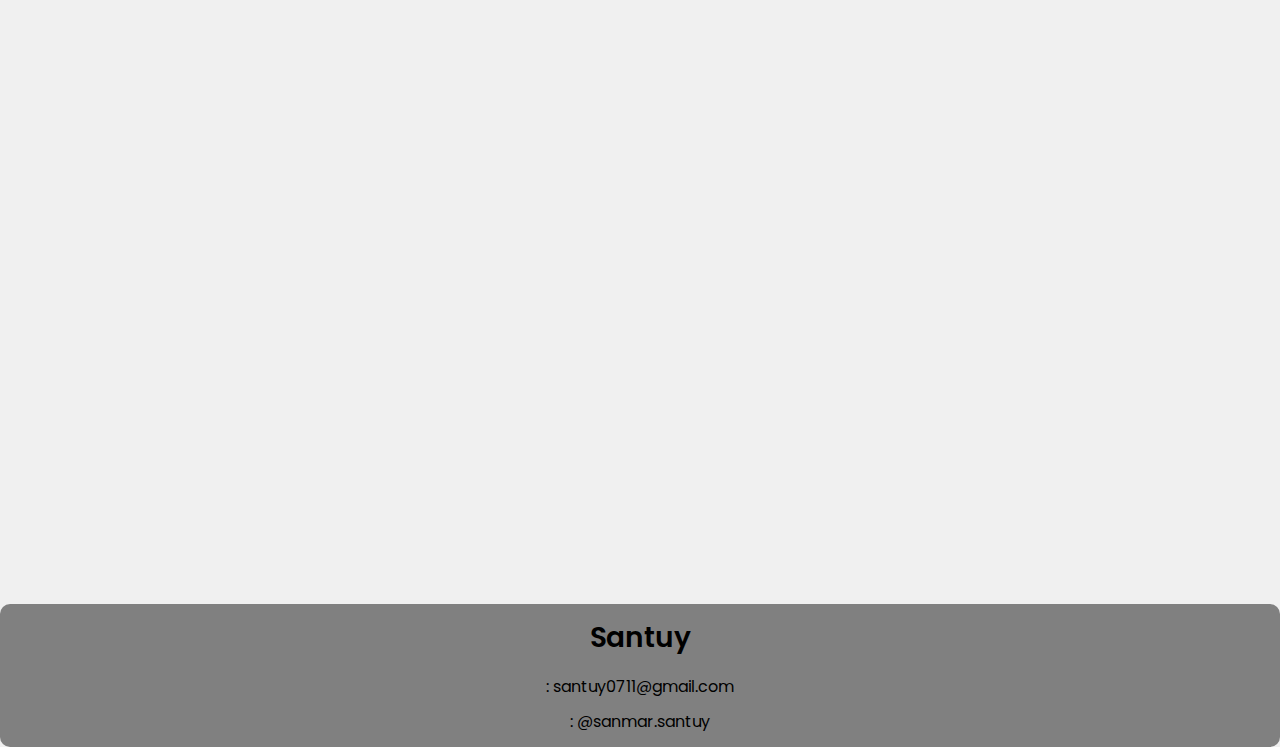
==== commit 2517a6fa: "Add files via upload" ====
--- a/aboutus.html
+++ b/aboutus.html
@@ -76,7 +76,7 @@
                     </div>
                 </div>
                 <div class="teams" data-aos="zoom-in-left">
-                    <img src="images.png" height="100px" alt="" style="border-radius: 10px; box-sizing: border-box;">
+                    <img src="Elvina.jpg" height="200px" alt="" style="border-radius: 10px; box-sizing: border-box;">
                     <div class="name">Elvina Gabriella Gunawan</div>
                     <div class="about" style="position: relative; bottom: 10px;">You're stronger than you think you are. You're not and never alone.
                         We are here for you!</div>
